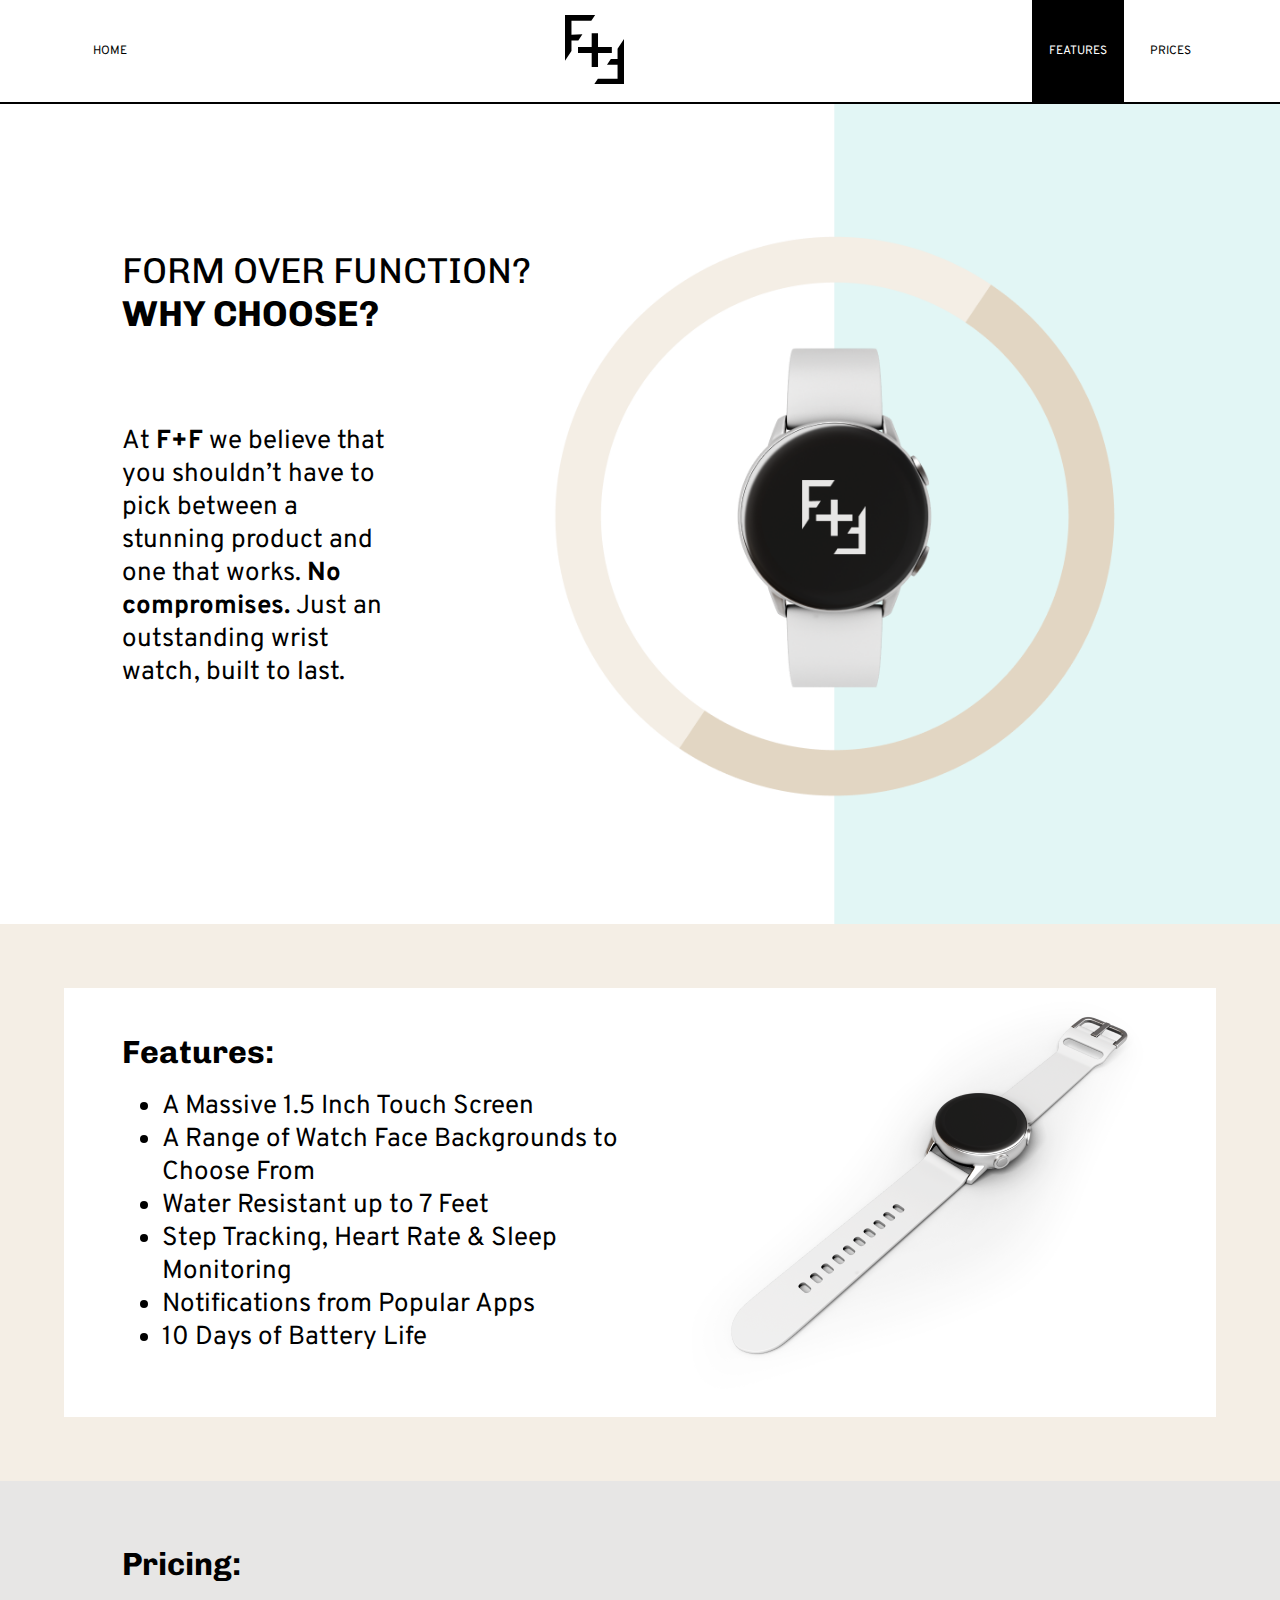
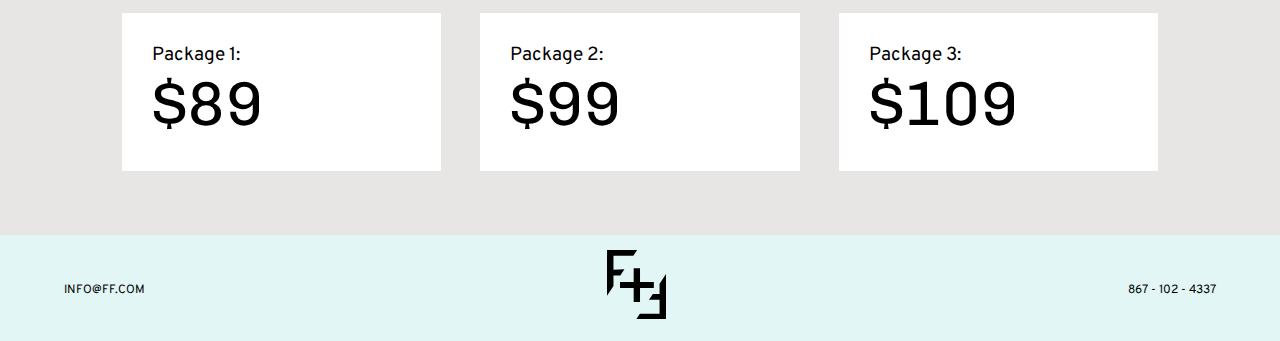
==== Starter Code Challenge HTML & CSS 4/starter-code/index.html @ a19321e9 "Initial commit" ====
<!DOCTYPE html>
<html lang="en">
<head>
    <meta charset="UTF-8">
    <meta http-equiv="X-UA-Compatible" content="IE=edge">
    <meta name="viewport" content="width=device-width, initial-scale=1.0">
    <link rel="preconnect" href="https://fonts.googleapis.com">
    <link rel="preconnect" href="https://fonts.gstatic.com" crossorigin>
    <link href="https://fonts.googleapis.com/css2?family=Chivo:wght@400;700&family=Overpass:wght@400;700&display=swap" rel="stylesheet">
    <link rel="stylesheet" href="./styles.css">
    <title>F + F Watch</title>


    <style>
        /* add your styles below: */


    </style>

</head>
<body>


    <div class="nav">
        <ul class="nav__pages-list">
            <li class="nav__pages-list-item">
                <a class="nav__pages-link" href="/">HOME</a>
            </li>
            <!-- <li class="nav__pages-list-item">
                <a class="nav__pages-link" href="/">CONTACT</a>
            </li> -->
        </ul>
        <a class="nav__logo" href="#">
            <img class="nav__logo-img" src="../F+F-logo-black.svg" alt="F+F Main Logo / Home Link">
        </a>
        <ul class="nav__sections-list">
            <li class="nav__sections-list-item">
                <a class="nav__sections-link nav__sections-link--highlight" href="#features">FEATURES</a>
            </li>
            <li class="nav__sections-list-item">
                <a class="nav__sections-link" href="#pricing">PRICES</a>
            </li>
        </ul>
    </div>
    
    <header class="header">
        <div class="header__container">
            <h1 class="header__title">Form Over Function?</h1>
            <h2 class="header__subtitle">Why Choose?</h2>
            <p class="header__copy">
                At <span class="header__copy--bold">F+F</span> we believe that you shouldn’t have to pick between a stunning product and one that works.  <span class="header__copy--bold">No compromises.</span> Just an outstanding wrist watch, built to last.</p>
        </div>
    </header>
    
    <main>
        <div id="features" class="features">
            <div class="features__container">
                <div class="features__column">
                    <h3 class="features__title">Features:</h3>
                    <ul class="features__list">
                        <li class="features__list-item">
                            A Massive 1.5 Inch Touch Screen
                        </li>
                        <li class="features__list-item">
                            A Range of Watch Face Backgrounds to Choose From
                        </li>
                        <li class="features__list-item">
                            Water Resistant up to 7 Feet
                        </li>
                        <li class="features__list-item">
                            Step Tracking, Heart Rate & Sleep Monitoring
                        </li>
                        <li class="features__list-item">
                            Notifications from Popular Apps
                        </li> 
                        <li class="features__list-item">
                            10 Days of Battery Life
                        </li>
                    </ul>
                </div>
                <div class="features__column">
                    <img class="features__image" src="../watch-side.png" alt="Side view of F+F Watch">
                </div>
            </div>
        </div>
        <div id="pricing" class="pricing">
            <div class="pricing__container">
                <h3 class="pricing__title">Pricing:</h3>
                <div class="pricing__cards">
                    <div class="pricing__card">
                        <div class="pricing__card-top">
                            <h4 class="pricing__card-title">Package 1:</h4>
                            <p class="pricing__card-price">$89</p>
                        </div>
                        <div class="pricing__card-bottom">
                           <!-- add code here for pricing -->
                        </div>
                    </div>
                    <div class="pricing__card">
                        <div class="pricing__card-top">
                            <h4 class="pricing__card-title">Package 2:</h4>
                            <p class="pricing__card-price">$99</p>
                        </div>
                        <div class="pricing__card-bottom">
                            
                        </div>
                    </div>
                    <div class="pricing__card">
                        <div class="pricing__card-top">
                            <h4 class="pricing__card-title">Package 3:</h4>
                            <p class="pricing__card-price">$109</p>
                        </div>
                        <div class="pricing__card-bottom">
                            
                        </div>
                    </div>
                </div>
            </div>
        </div>
    </main>

    <footer>
        <nav class="nav-footer">
            <ul class="nav-footer__list">
                <li class="nav-footer__list-item">
                    <a href="mailto:info@ff.com" class="nav-footer__link">INFO@FF.COM</a>
                </li>
                <li class="nav-footer__list-item">
                    <a class="nav-footer__link" href="/">
                        <img class="nav-footer__logo" src="../F+F-logo-black.svg" alt="F+F Logo / Link to Home">
                    </a>
                </li>
                <li class="nav-footer__list-item">
                    <a href="tel:8671024337" class="nav-footer__link">867 - 102 - 4337</a>
                </li>
            </ul>
        </nav>
    </footer>
</body>
</html>
---- Starter Code Challenge HTML & CSS 4/starter-code/styles.css ----
html, body {
  font-family: "Overpass", Arial, Helvetica, sans-serif;
  margin: 0;
  padding: 0;
}

p {
  font-family: "Overpass", Arial, Helvetica, sans-serif;
  font-size: 26px;
}

ul, ol, li {
  font-family: "Overpass", Arial, Helvetica, sans-serif;
  font-size: 19px;
}

.nav a, .nav-footer a, .nav p, .nav-footer p {
  font-size: 12px;
}

.nav {
  font-family: "Chivo", Arial, Helvetica, sans-serif;
  font-size: 12px;
  font-weight: normal;
  padding: 0 5%;
  display: flex;
  justify-content: space-between;
  align-items: stretch;
  height: 100%;
  border-bottom: 2px solid black;
}
.nav__pages-list, .nav__sections-list {
  list-style: none;
  padding-left: 0;
  margin: 0;
  display: flex;
}
.nav__pages-list-item, .nav__sections-list-item {
  width: 92px;
  text-align: center;
}
.nav__pages-link, .nav__sections-link {
  text-decoration: none;
  color: #000000;
  display: flex;
  justify-content: center;
  align-items: center;
  height: 100%;
}
.nav__pages-link:active, .nav__pages-link:hover, .nav__pages-link:focus, .nav__sections-link:active, .nav__sections-link:hover, .nav__sections-link:focus {
  text-decoration: none;
  color: #000000;
}
.nav__pages-link--active, .nav__pages-link--highlight, .nav__pages-link:hover, .nav__sections-link--active, .nav__sections-link--highlight, .nav__sections-link:hover {
  background: black;
  color: white;
}
.nav__logo-img {
  padding: 15px;
}

.header {
  padding: 0 5%;
  background: url("../watch-front.png") 0% 50%/cover no-repeat;
  height: calc(100vh - 80px);
}
.header__container {
  padding: 0 5%;
  width: 90%;
  display: flex;
  flex-direction: column;
  height: 100%;
  justify-content: center;
}
.header__title {
  font-family: "Chivo", Arial, Helvetica, sans-serif;
  font-size: 36px;
  font-weight: normal;
  text-transform: uppercase;
  margin: 0;
}
.header__subtitle {
  font-family: "Chivo", Arial, Helvetica, sans-serif;
  font-size: 36px;
  font-weight: bold;
  text-transform: uppercase;
  margin: 0 0 90px;
}
.header__copy, .header__tagline {
  width: 27%;
  font-family: "Overpass", Arial, Helvetica, sans-serif;
  font-size: 26px;
}
.header__copy--bold, .header__tagline--bold {
  font-weight: bold;
}
.header__copy--uppercase, .header__tagline--uppercase {
  text-transform: uppercase;
}
.header__copy {
  margin: 0 0 90px;
}
.header__tagline {
  margin: 0;
}

.features {
  padding: 0 5%;
  background: #F4EEE5;
  padding-top: 5%;
  padding-bottom: 5%;
}
.features__container {
  padding: 0 5%;
  display: flex;
  justify-content: space-between;
  background: white;
}
.features__column {
  display: flex;
  flex-direction: column;
  justify-content: center;
}
.features__title {
  font-family: "Chivo", Arial, Helvetica, sans-serif;
  font-size: 32px;
  margin: 0;
}
.features__list-item {
  font-family: "Overpass", Arial, Helvetica, sans-serif;
  font-size: 26px;
}

.pricing {
  padding: 0 5%;
  background: #E7E6E5;
  padding-top: 5%;
  padding-bottom: 5%;
}
.pricing__container {
  padding: 0 5%;
}
.pricing__title {
  font-family: "Chivo", Arial, Helvetica, sans-serif;
  font-size: 32px;
  margin: 0 0 30px;
}
.pricing__cards {
  display: flex;
  justify-content: space-between;
}
.pricing__card {
  background: #FFFFFF;
  padding: 30px;
  width: 25%;
}
.pricing__card-title {
  margin: 0;
  font-family: "Overpass", Arial, Helvetica, sans-serif;
  font-weight: normal;
  font-size: 19px;
}
.pricing__card-price {
  font-family: "Chivo", Arial, Helvetica, sans-serif;
  font-size: 62px;
  margin: 0;
}
.pricing__card-bottom {
  font-size: 19px;
}
.pricing__card-bottom p, .pricing__card-bottom ol, .pricing__card-bottom ul li {
  font-size: 19px;
}

.nav-footer {
  padding: 0 5%;
  font-family: "Chivo", Arial, Helvetica, sans-serif;
  background: #E2F6F5;
}
.nav-footer__list {
  list-style: none;
  padding-left: 0;
  margin: 0;
  display: flex;
  justify-content: space-between;
  align-items: stretch;
  height: 100%;
}
.nav-footer__list-item {
  align-self: center;
}
.nav-footer__link {
  text-decoration: none;
  color: #000000;
}
.nav-footer__link:active, .nav-footer__link:hover, .nav-footer__link:focus {
  text-decoration: none;
  color: #000000;
}
.nav-footer__logo {
  padding: 15px;
}/*# sourceMappingURL=styles.css.map */
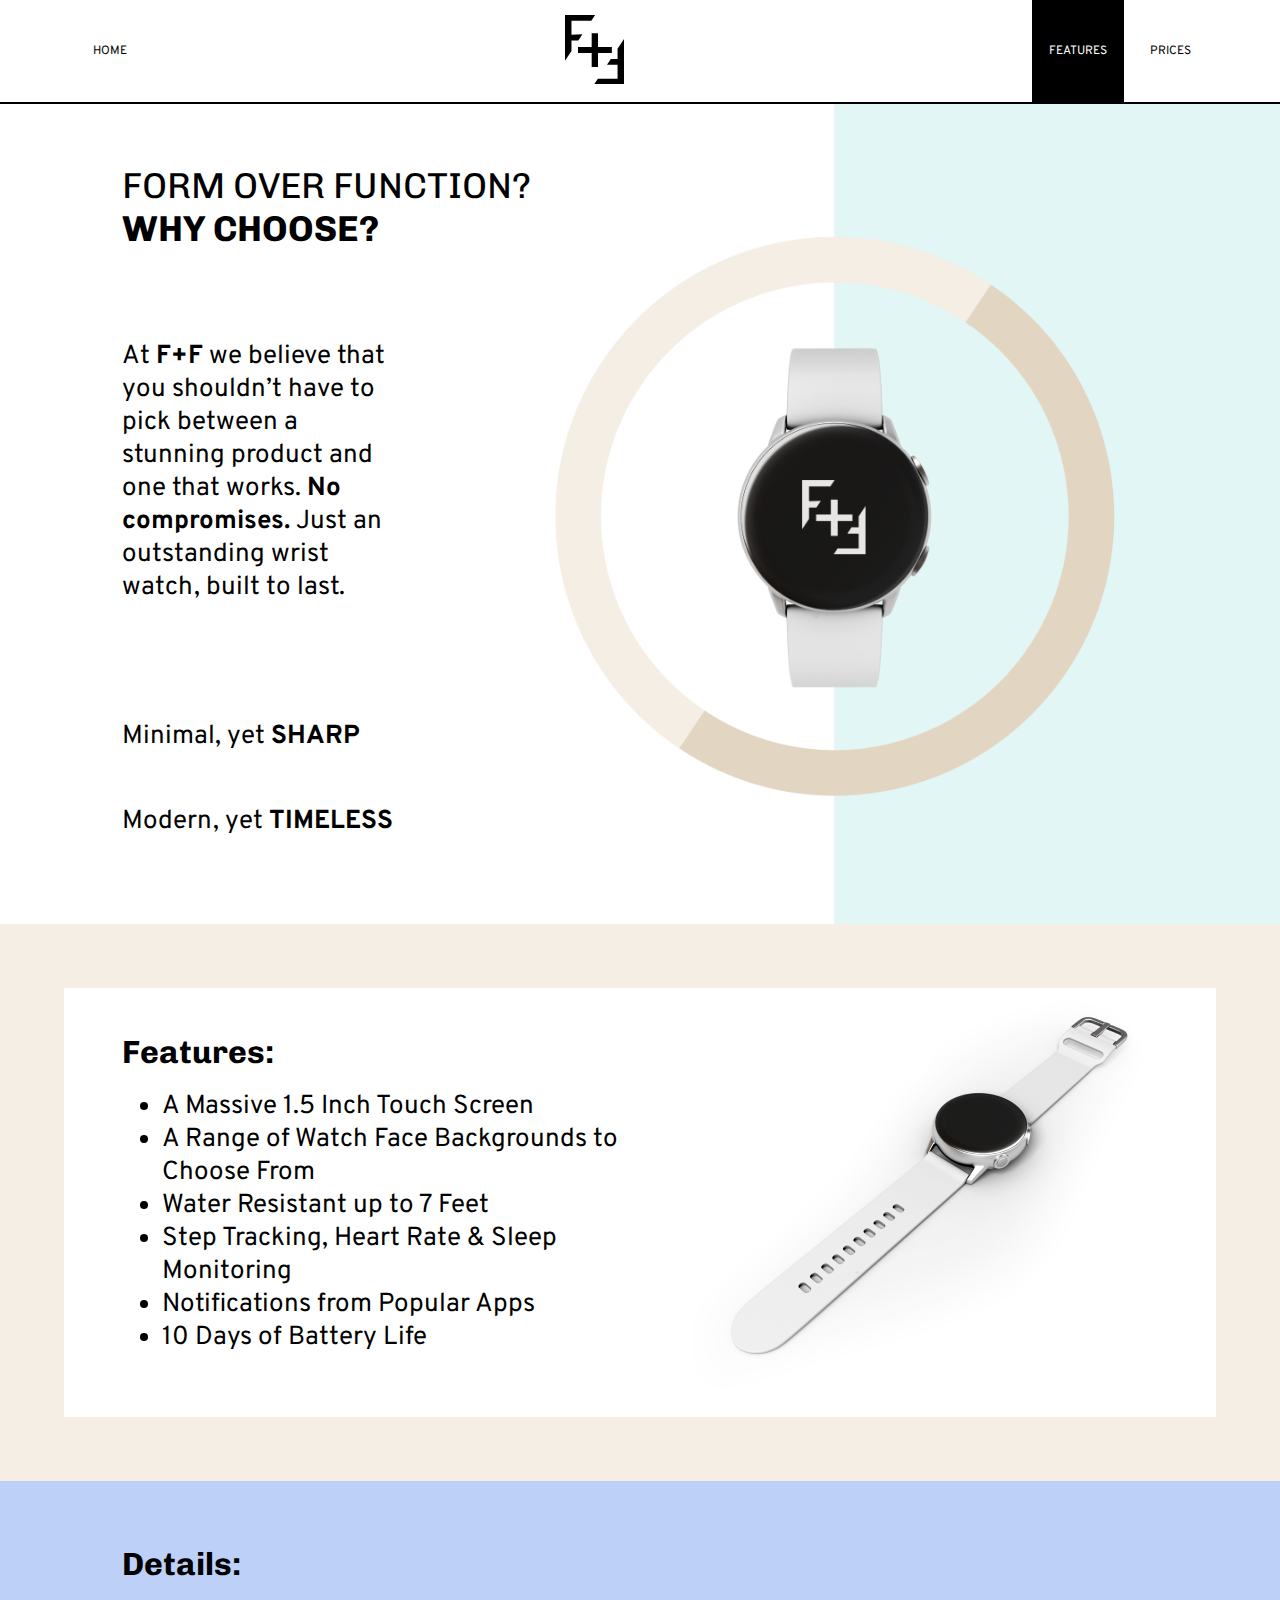
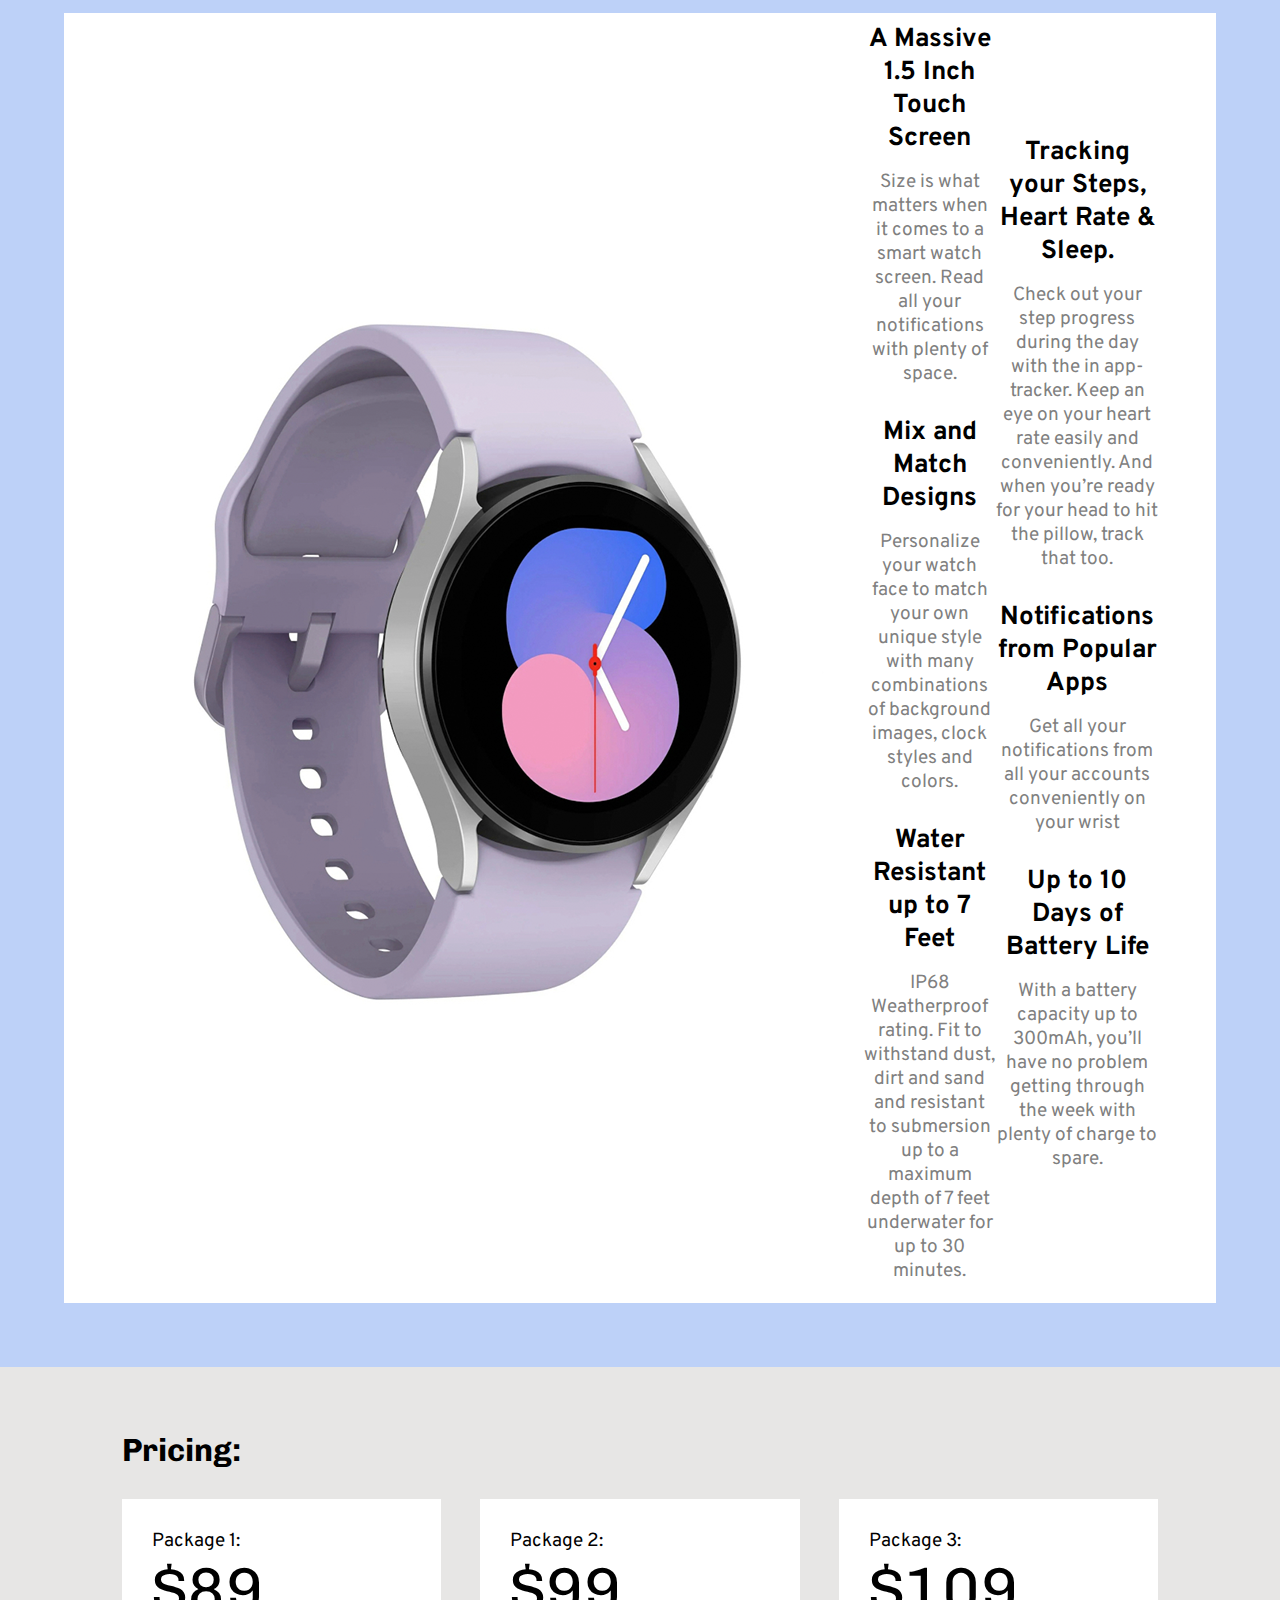
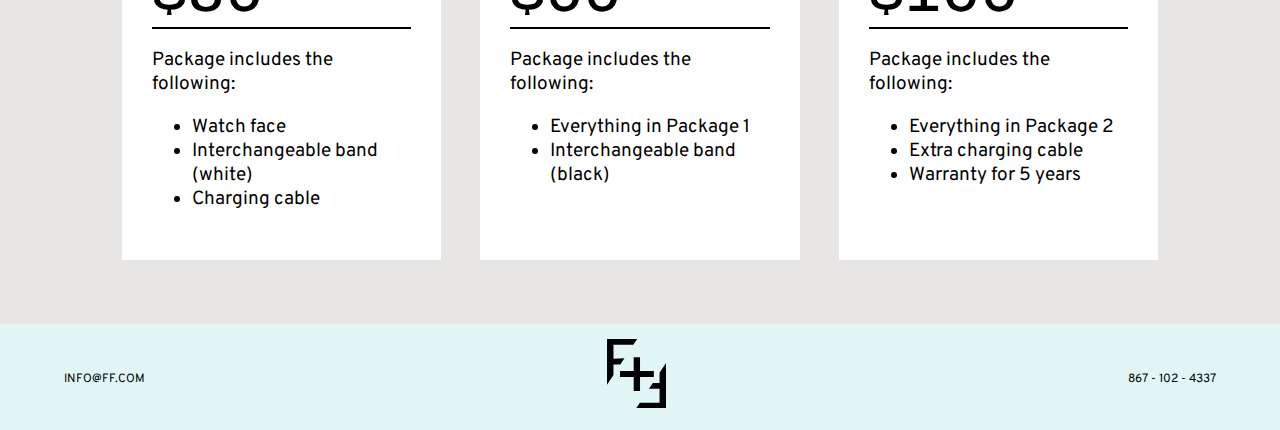
==== commit 2681ac21: "Challenge 1 & 2 of admission challenge completed" ====
--- a/Starter Code Challenge HTML & CSS 4/starter-code/index.html
+++ b/Starter Code Challenge HTML & CSS 4/starter-code/index.html
@@ -13,8 +13,41 @@
 
     <style>
         /* add your styles below: */
-
-
+        .pricing__card-top {
+            border-bottom: 2px solid black;
+        }
+        
+        .features-details {
+            padding: 0 5%;
+            background: #bdd1f8;
+            padding-top: 5%;
+            padding-bottom: 5%;
+        }
+
+        .features-details h3 {
+            margin-left: 5%;
+        }
+
+        .details-center {
+            text-align: center; 
+        }
+
+        .no-padding {
+            padding-left: 0;
+        }
+
+        .features__container h4 {
+            font-size: 26px;
+            margin-top: 10px;
+            margin-bottom: 15px;
+        }
+
+        .features__container p {
+            font-size: 19px;
+            margin: 0;
+            margin-bottom: 20px;
+            color: gray;
+        }
     </style>
 
 </head>
@@ -49,6 +82,8 @@
             <h2 class="header__subtitle">Why Choose?</h2>
             <p class="header__copy">
                 At <span class="header__copy--bold">F+F</span> we believe that you shouldn’t have to pick between a stunning product and one that works.  <span class="header__copy--bold">No compromises.</span> Just an outstanding wrist watch, built to last.</p>
+            <p>Minimal, yet <span class="header__copy--uppercase header__copy--bold">sharp</span></p>
+            <p>Modern, yet <span class="header__copy--uppercase header__copy--bold">timeless</span></p>
         </div>
     </header>
     
@@ -83,6 +118,41 @@
                 </div>
             </div>
         </div>
+
+        <div>
+            <div class="features-details">
+                <h3 class="pricing__title">Details:</h3>
+                <div class="features__container no-padding">
+                    <div class="features__column">
+                        <img src="../watch-turn.png" alt="watch">
+                    </div>
+                    <div class="features__column details-center">
+                        <h4>A Massive 1.5 Inch Touch Screen</h4>
+                        <p>Size is what matters when it comes to a smart watch screen. Read all your notifications with plenty of space.
+                        </p>
+                        <h4>Mix and Match Designs</h4>
+                        <p>Personalize your watch face to match your own unique style with many combinations of background images, clock styles and colors.
+                        </p>
+                        <h4>Water Resistant up to 7 Feet</h4>
+                        <p>IP68 Weatherproof rating. Fit to withstand dust, dirt and sand and resistant to submersion up to a maximum depth of 7 feet underwater for up to 30 minutes.
+                        </p>
+                    </div>
+                    <div class="features__column details-center">
+                        <h4>Tracking your Steps, Heart Rate & Sleep.</h4>
+                        <p>Check out your step progress during the day with the in app-tracker. Keep an eye on your heart rate easily and conveniently. And when you’re ready for your head to hit the pillow, track that too. 
+                        </p>
+                        <h4>Notifications from Popular Apps</h4>
+                        <p>Get all your notifications from all your accounts conveniently on your wrist 
+                        </p>
+                        <h4>Up to 10 Days of Battery Life</h4>
+                        <p>With a battery capacity up to 300mAh, you’ll have no problem getting through the week with plenty of charge to spare. 
+                        </p>
+                    </div>
+                    
+                </div>
+            </div>
+        </div>
+
         <div id="pricing" class="pricing">
             <div class="pricing__container">
                 <h3 class="pricing__title">Pricing:</h3>
@@ -94,6 +164,12 @@
                         </div>
                         <div class="pricing__card-bottom">
                            <!-- add code here for pricing -->
+                           <p>Package includes the following:</p>
+                           <ul>
+                                <li>Watch face</li>
+                                <li>Interchangeable band (white)</li>
+                                <li>Charging cable</li>
+                           </ul>
                         </div>
                     </div>
                     <div class="pricing__card">
@@ -102,7 +178,11 @@
                             <p class="pricing__card-price">$99</p>
                         </div>
                         <div class="pricing__card-bottom">
-                            
+                            <p>Package includes the following:</p>
+                            <ul>
+                                <li>Everything in Package 1</li>
+                                <li>Interchangeable band (black)</li>
+                           </ul>
                         </div>
                     </div>
                     <div class="pricing__card">
@@ -111,7 +191,12 @@
                             <p class="pricing__card-price">$109</p>
                         </div>
                         <div class="pricing__card-bottom">
-                            
+                            <p>Package includes the following:</p>
+                            <ul>
+                                <li>Everything in Package 2</li>
+                                <li>Extra charging cable</li>
+                                <li>Warranty for 5 years</li>
+                           </ul>
                         </div>
                     </div>
                 </div>
--- a/Starter Code Challenge HTML & CSS 4/starter-code/styles.css
+++ b/Starter Code Challenge HTML & CSS 4/starter-code/styles.css
@@ -167,6 +167,7 @@
 }
 .pricing__card-bottom {
   font-size: 19px;
+  border-top: 2px;
 }
 .pricing__card-bottom p, .pricing__card-bottom ol, .pricing__card-bottom ul li {
   font-size: 19px;
